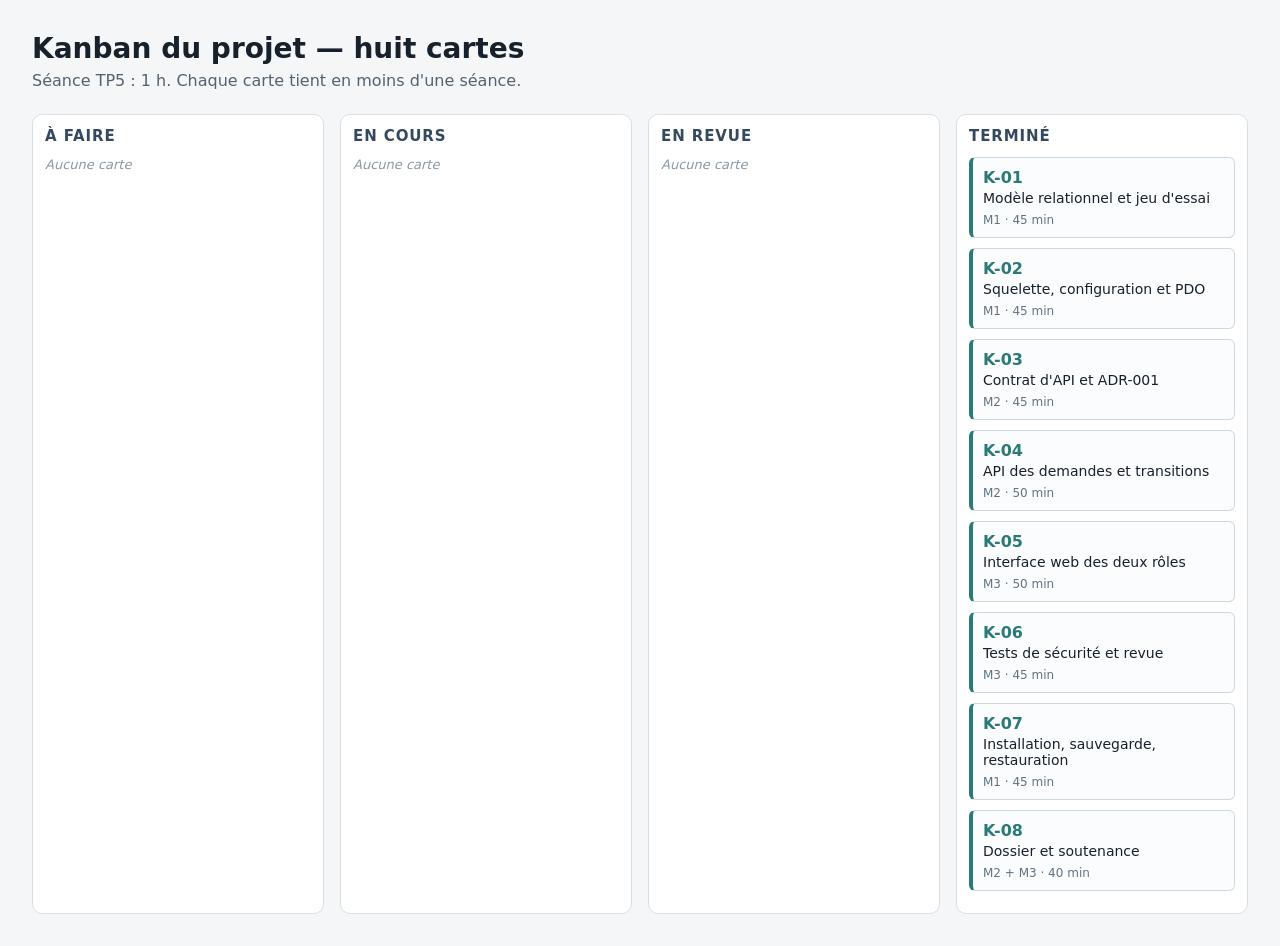
==== docs/kanban.html @ c68144dd "Docs TP4-TP8 : aligner les livrables sur le cours" ====
<!doctype html>
<html lang="fr">
<head>
<meta charset="utf-8">
<meta name="viewport" content="width=device-width, initial-scale=1">
<title>Kanban — huit cartes</title>
<style>
  :root { color-scheme: light; font-family: ui-sans-serif, system-ui, sans-serif; }
  body { margin: 0; padding: 32px; background: #f4f6f8; color: #16212b; }
  header { margin-bottom: 24px; }
  h1 { margin: 0 0 6px; font-size: 28px; }
  p { margin: 0; color: #53636f; }
  .board { display: grid; grid-template-columns: repeat(4, 1fr); gap: 16px; }
  section { background: #fff; border: 1px solid #d8e0e6; border-radius: 10px; min-height: 420px; padding: 12px; }
  h2 { margin: 0 0 12px; font-size: 15px; text-transform: uppercase; letter-spacing: .06em; color: #34495e; }
  article { border: 1px solid #cdd8e0; border-left: 4px solid #2b7a78; border-radius: 6px; padding: 10px; margin-bottom: 10px; background: #fbfcfd; }
  .id { font-weight: 700; color: #2b7a78; }
  .titre { margin: 3px 0 7px; font-size: 14px; }
  .meta { font-size: 12px; color: #62737f; }
  .vide { color: #8a99a4; font-style: italic; font-size: 13px; }
</style>
</head>
<body>
<header>
  <h1>Kanban du projet — huit cartes</h1>
  <p>Séance TP5 : 1 h. Chaque carte tient en moins d'une séance.</p>
</header>
<div class="board">
  <section><h2>À faire</h2><p class="vide">Aucune carte</p></section>
  <section><h2>En cours</h2><p class="vide">Aucune carte</p></section>
  <section><h2>En revue</h2><p class="vide">Aucune carte</p></section>
  <section>
    <h2>Terminé</h2>
    <article><span class="id">K-01</span><div class="titre">Modèle relationnel et jeu d'essai</div><div class="meta">M1 · 45 min</div></article>
    <article><span class="id">K-02</span><div class="titre">Squelette, configuration et PDO</div><div class="meta">M1 · 45 min</div></article>
    <article><span class="id">K-03</span><div class="titre">Contrat d'API et ADR-001</div><div class="meta">M2 · 45 min</div></article>
    <article><span class="id">K-04</span><div class="titre">API des demandes et transitions</div><div class="meta">M2 · 50 min</div></article>
    <article><span class="id">K-05</span><div class="titre">Interface web des deux rôles</div><div class="meta">M3 · 50 min</div></article>
    <article><span class="id">K-06</span><div class="titre">Tests de sécurité et revue</div><div class="meta">M3 · 45 min</div></article>
    <article><span class="id">K-07</span><div class="titre">Installation, sauvegarde, restauration</div><div class="meta">M1 · 45 min</div></article>
    <article><span class="id">K-08</span><div class="titre">Dossier et soutenance</div><div class="meta">M2 + M3 · 40 min</div></article>
  </section>
</div>
</body>
</html>
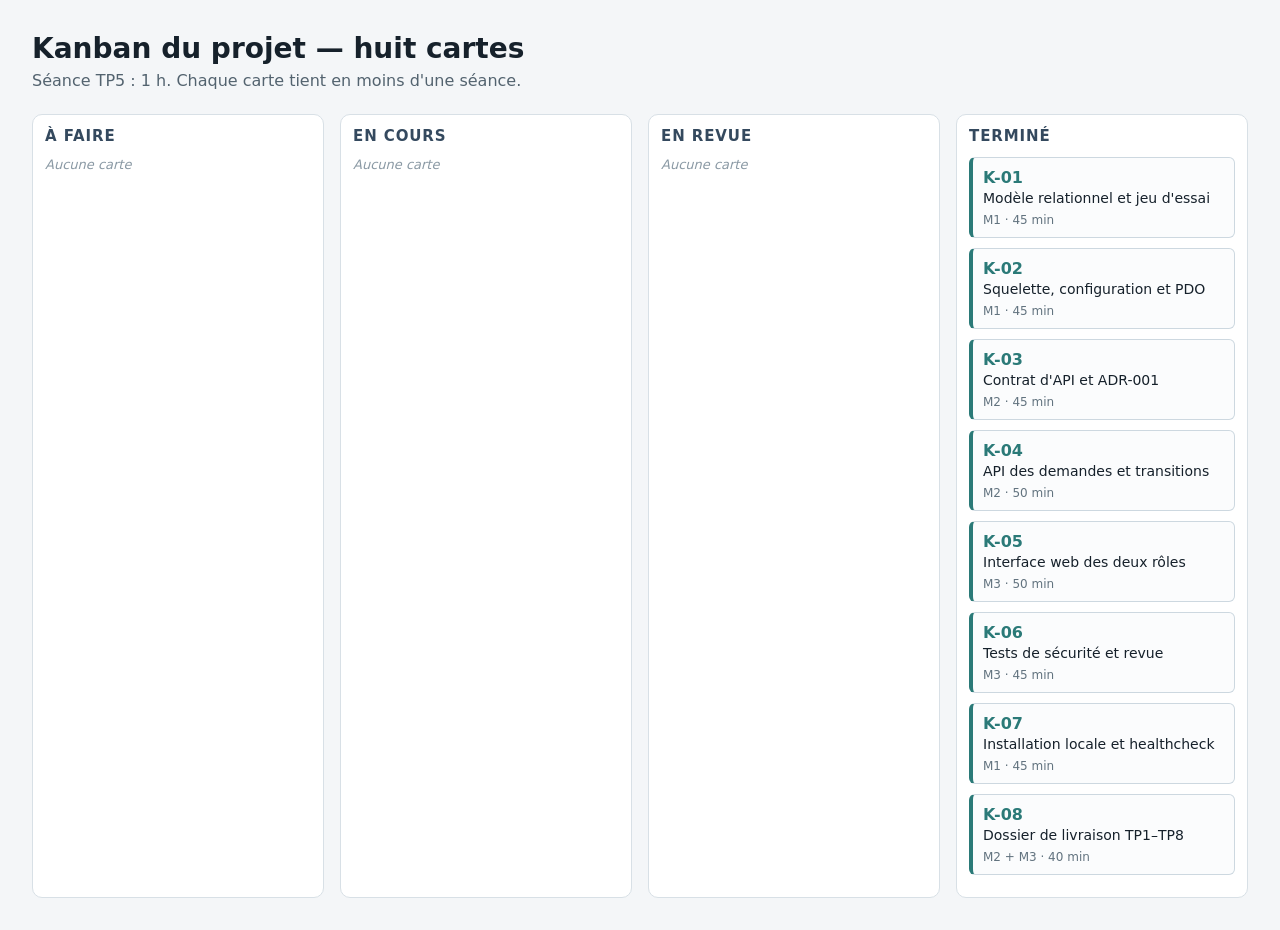
==== commit 3733e0e0: "Docs TP1-TP8 : retirer TP9-TP10 et nettoyer les traces" ====
--- a/docs/kanban.html
+++ b/docs/kanban.html
@@ -37,8 +37,8 @@
     <article><span class="id">K-04</span><div class="titre">API des demandes et transitions</div><div class="meta">M2 · 50 min</div></article>
     <article><span class="id">K-05</span><div class="titre">Interface web des deux rôles</div><div class="meta">M3 · 50 min</div></article>
     <article><span class="id">K-06</span><div class="titre">Tests de sécurité et revue</div><div class="meta">M3 · 45 min</div></article>
-    <article><span class="id">K-07</span><div class="titre">Installation, sauvegarde, restauration</div><div class="meta">M1 · 45 min</div></article>
-    <article><span class="id">K-08</span><div class="titre">Dossier et soutenance</div><div class="meta">M2 + M3 · 40 min</div></article>
+    <article><span class="id">K-07</span><div class="titre">Installation locale et healthcheck</div><div class="meta">M1 · 45 min</div></article>
+    <article><span class="id">K-08</span><div class="titre">Dossier de livraison TP1–TP8</div><div class="meta">M2 + M3 · 40 min</div></article>
   </section>
 </div>
 </body>
